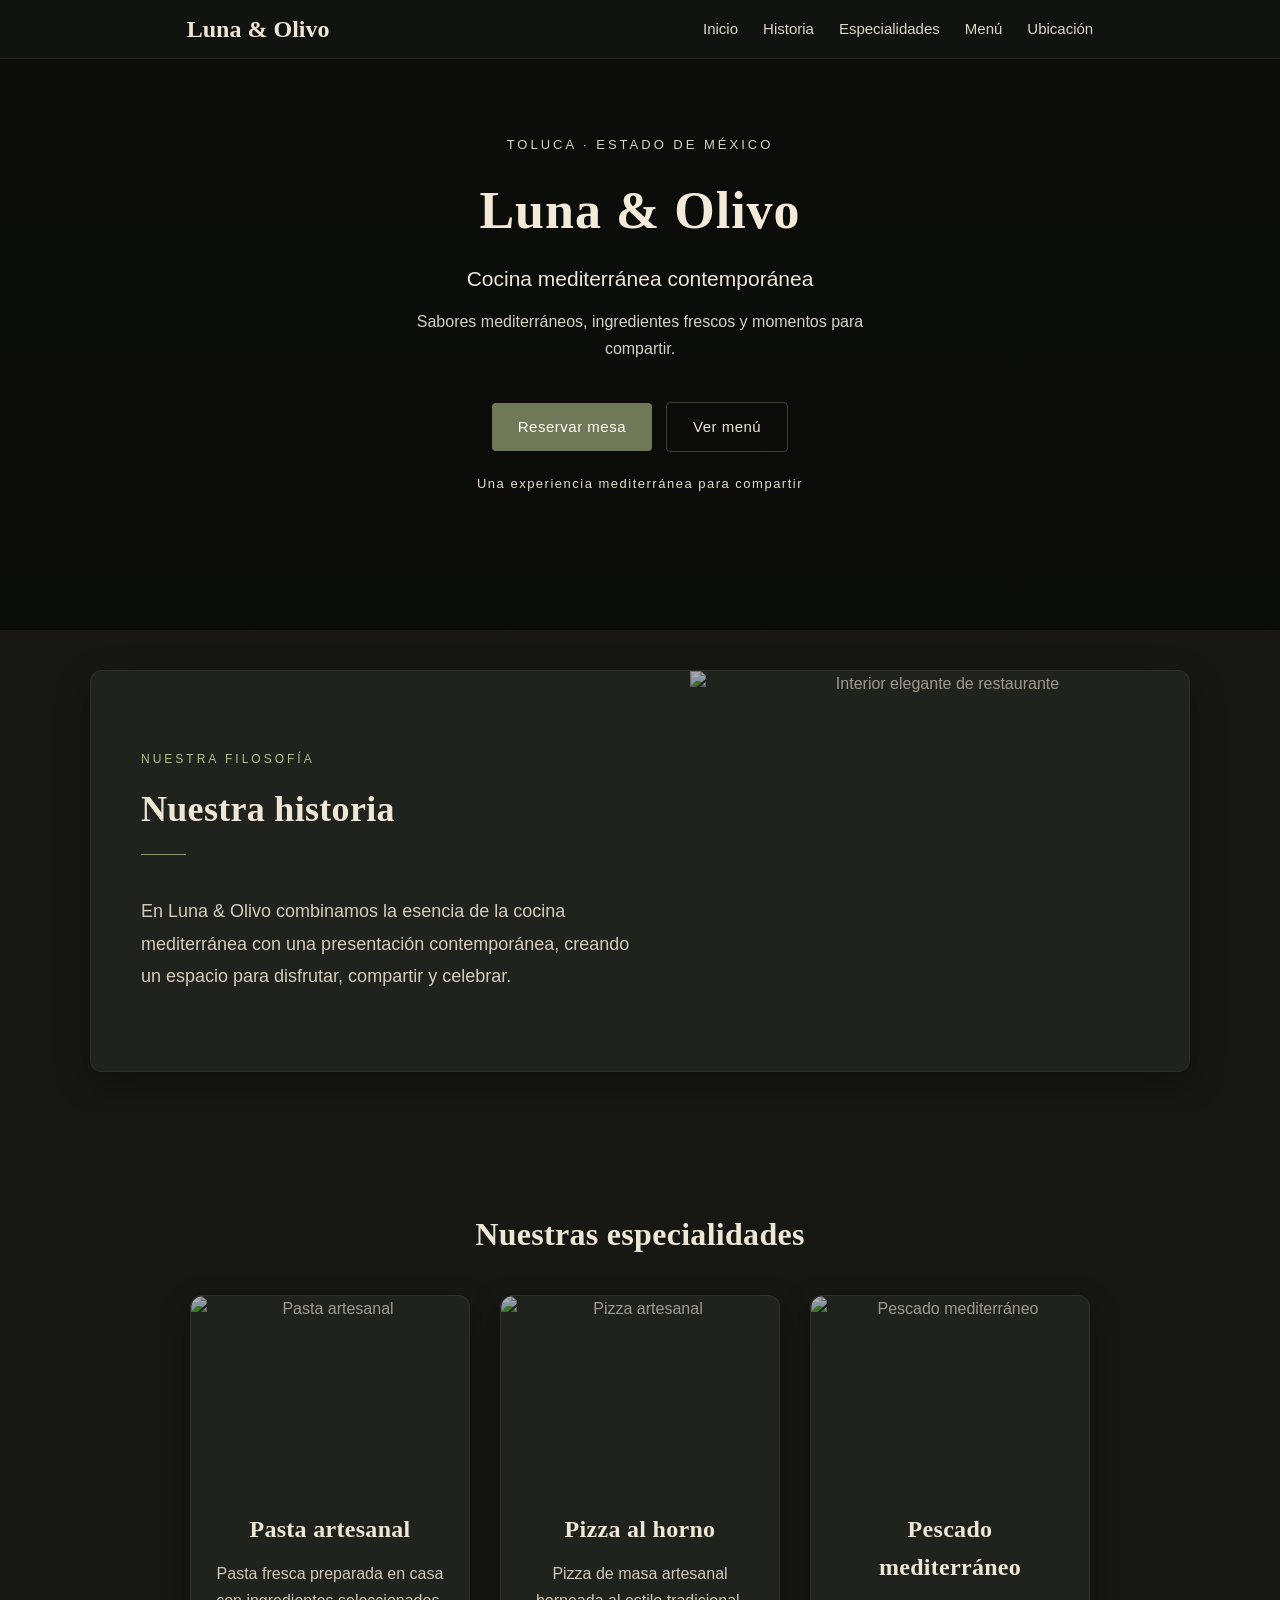
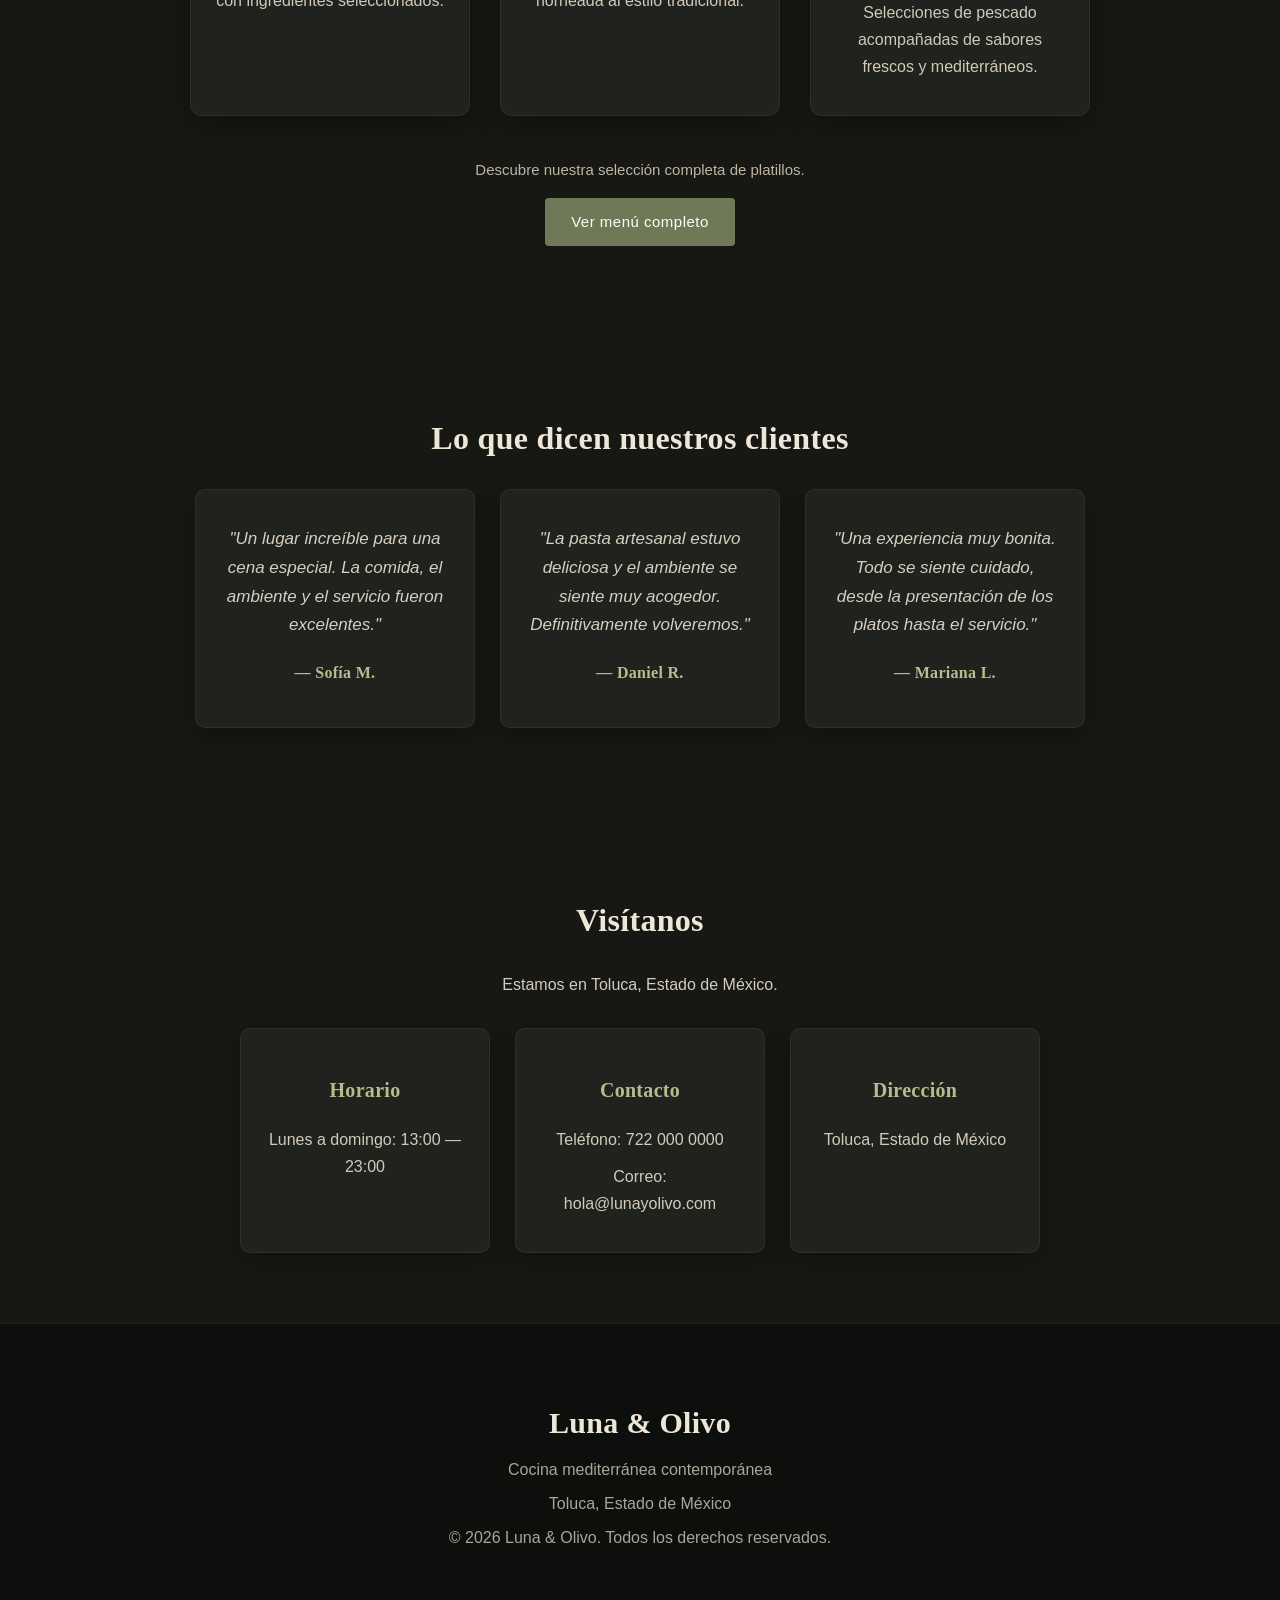
==== index.html @ e2f4929c "Primer commit - Luna & Olivo" ====
<!DOCTYPE html>
<html lang="es">
<head>
    <meta charset="UTF-8">
    <meta name="viewport" content="width=device-width, initial-scale=1.0">

    <title>Luna & Olivo | Cocina mediterránea en Toluca</title>

    <meta
        name="description"
        content="Luna & Olivo, restaurante de cocina mediterránea contemporánea en Toluca, Estado de México. Descubre nuestro menú y reserva tu mesa."
    >

    <link rel="stylesheet" href="style.css">
</head>

<body>

    <!-- NAVEGACIÓN -->
    <nav class="navbar">

        <div class="logo">
            Luna & Olivo
        </div>

        <div class="nav-links">

            <a href="#">
                Inicio
            </a>

            <a href="#historia">
                Historia
            </a>

            <a href="#especialidades">
                Especialidades
            </a>

            <a href="menu.html">
                Menú
            </a>

            <a href="#ubicacion">
                Ubicación
            </a>

        </div>

    </nav>


    <!-- HERO -->
    <header class="hero">

        <p class="hero-ubicacion">
            TOLUCA · ESTADO DE MÉXICO
        </p>

        <h1>
            Luna & Olivo
        </h1>

        <p class="hero-subtitulo">
            Cocina mediterránea contemporánea
        </p>

        <p class="hero-descripcion">
            Sabores mediterráneos, ingredientes frescos
            y momentos para compartir.
        </p>

        <div class="hero-botones">

            <a
                href="https://wa.me/527220000000?text=Hola%2C%20me%20gustaría%20reservar%20una%20mesa%20en%20Luna%20%26%20Olivo"
                class="boton"
                target="_blank"
                rel="noopener noreferrer"
            >
                Reservar mesa
            </a>

            <a
                href="menu.html"
                class="boton boton-menu"
            >
                Ver menú
            </a>

        </div>

        <p class="hero-detalle">
            Una experiencia mediterránea para compartir
        </p>

    </header>


    <!-- NUESTRA HISTORIA -->
    <section class="historia" id="historia">

        <div class="historia-texto">

            <span class="historia-etiqueta">
                Nuestra filosofía
            </span>

            <h2>
                Nuestra historia
            </h2>

            <p>
                En Luna & Olivo combinamos la esencia de la cocina mediterránea
                con una presentación contemporánea, creando un espacio para
                disfrutar, compartir y celebrar.
            </p>

        </div>

        <div class="historia-imagen">

            <img
                src="https://images.unsplash.com/photo-1414235077428-338989a2e8c0"
                alt="Interior elegante de restaurante"
            >

        </div>

    </section>


    <!-- ESPECIALIDADES -->
    <section class="especialidades" id="especialidades">

        <h2>
            Nuestras especialidades
        </h2>

        <div class="tarjetas">

            <div class="tarjeta">

                <img
                    src="https://images.unsplash.com/photo-1547592180-85f173990554"
                    alt="Pasta artesanal"
                >

                <h3>
                    Pasta artesanal
                </h3>

                <p>
                    Pasta fresca preparada en casa con ingredientes seleccionados.
                </p>

            </div>


            <div class="tarjeta">

                <img
                    src="https://images.unsplash.com/photo-1579684947550-22e945225d9a"
                    alt="Pizza artesanal"
                >

                <h3>
                    Pizza al horno
                </h3>

                <p>
                    Pizza de masa artesanal horneada al estilo tradicional.
                </p>

            </div>


            <div class="tarjeta">

                <img
                    src="https://images.unsplash.com/photo-1515003197210-e0cd71810b5f"
                    alt="Pescado mediterráneo"
                >

                <h3>
                    Pescado mediterráneo
                </h3>

                <p>
                    Selecciones de pescado acompañadas de sabores frescos
                    y mediterráneos.
                </p>

            </div>

        </div>


        <!-- ACCESO AL MENÚ COMPLETO -->
        <div class="menu-acceso">

            <p>
                Descubre nuestra selección completa de platillos.
            </p>

            <a
                href="menu.html"
                class="boton"
            >
                Ver menú completo
            </a>

        </div>

    </section>


    <!-- TESTIMONIOS -->
    <section class="testimonios">

        <h2>
            Lo que dicen nuestros clientes
        </h2>

        <div class="testimonio-tarjetas">

            <div class="testimonio">

                <p>
                    "Un lugar increíble para una cena especial. La comida,
                    el ambiente y el servicio fueron excelentes."
                </p>

                <h3>
                    — Sofía M.
                </h3>

            </div>


            <div class="testimonio">

                <p>
                    "La pasta artesanal estuvo deliciosa y el ambiente
                    se siente muy acogedor. Definitivamente volveremos."
                </p>

                <h3>
                    — Daniel R.
                </h3>

            </div>


            <div class="testimonio">

                <p>
                    "Una experiencia muy bonita. Todo se siente cuidado,
                    desde la presentación de los platos hasta el servicio."
                </p>

                <h3>
                    — Mariana L.
                </h3>

            </div>

        </div>

    </section>


    <!-- UBICACIÓN -->
    <section class="ubicacion" id="ubicacion">

        <h2>
            Visítanos
        </h2>

        <p>
            Estamos en Toluca, Estado de México.
        </p>

        <div class="ubicacion-contenido">

            <div>

                <h3>
                    Horario
                </h3>

                <p>
                    Lunes a domingo: 13:00 — 23:00
                </p>

            </div>


            <div>

                <h3>
                    Contacto
                </h3>

                <p>
                    Teléfono: 722 000 0000
                </p>

                <p>
                    Correo: hola@lunayolivo.com
                </p>

            </div>


            <div>

                <h3>
                    Dirección
                </h3>

                <p>
                    Toluca, Estado de México
                </p>

            </div>

        </div>

    </section>


    <!-- FOOTER -->
    <footer class="footer">

        <h2>
            Luna & Olivo
        </h2>

        <p>
            Cocina mediterránea contemporánea
        </p>

        <p>
            Toluca, Estado de México
        </p>

        <p>
            © 2026 Luna & Olivo. Todos los derechos reservados.
        </p>

    </footer>

</body>
</html>
---- style.css ----
/* =========================================
   ESTILOS GENERALES
========================================= */

* {
    box-sizing: border-box;
}

html {
    scroll-behavior: smooth;
    background-color: #171714;
}

body {
    background-color: #171714;
    color: #e9e1d2;
    font-family: "Trebuchet MS", Arial, sans-serif;
    margin: 0;
    padding: 0;
    text-align: center;
    line-height: 1.6;
}

h1,
h2,
h3 {
    font-family: Georgia, "Times New Roman", serif;
    font-weight: 600;
    letter-spacing: 0.3px;
    color: #eee6d6;
}

p,
a,
input,
textarea,
button {
    font-family: "Trebuchet MS", Arial, sans-serif;
}


/* =========================================
   HERO
========================================= */

.hero {
    width: 100%;
    min-height: 70vh;
    padding: 80px 20px;

    display: flex;
    flex-direction: column;
    justify-content: center;
    align-items: center;

    text-align: center;

    background-image:
        linear-gradient(
            rgba(5, 7, 5, 0.58),
            rgba(5, 7, 5, 0.68)
        ),
        url("https://images.unsplash.com/photo-1745066113900-2dc0a449702b?auto=format&fit=crop&fm=jpg&q=80&w=2000");

    background-size: cover;
    background-position: center;
}

.hero h1 {
    font-size: 52px;
    color: #f3ead9;
    margin: 8px 0 10px 0;
    letter-spacing: 1px;
}

.hero p {
    color: #eee7da;
}

.hero-ubicacion {
    font-size: 13px;
    letter-spacing: 3px;
    margin: 0 0 5px 0;
    opacity: 0.9;
}

.hero-subtitulo {
    font-size: 21px;
    margin: 0 0 12px 0;
}

.hero-descripcion {
    font-size: 16px;
    max-width: 520px;
    margin: 0 auto 20px auto !important;
    line-height: 1.7;
    opacity: 0.9;
}

.hero-detalle {
    font-size: 13px !important;
    letter-spacing: 1.5px;
    margin: 22px 0 0 0 !important;
    color: #f0e8d8 !important;
    opacity: 0.95;
}


/* =========================================
   BOTONES
========================================= */

.boton {
    display: inline-block;

    background-color: #6f7958;
    color: #fffdf7;

    padding: 12px 26px;

    text-decoration: none;

    border-radius: 4px;

    margin-top: 20px;

    font-size: 15px;
    letter-spacing: 0.5px;

    transition:
        background-color 0.3s ease,
        transform 0.3s ease,
        border-color 0.3s ease;
}

.boton:hover {
    background-color: #838d68;
    transform: translateY(-2px);
}


/* =========================================
   BOTONES DEL HERO
========================================= */

.hero-botones {
    display: flex;
    justify-content: center;
    align-items: center;

    gap: 14px;

    flex-wrap: wrap;

    margin-top: 20px;
}

.hero-botones .boton {
    margin-top: 0;
}

.boton-menu {
    background-color: transparent;

    color: #eee6d6;

    border: 1px solid rgba(166, 157, 133, 0.35);
}

.boton-menu:hover {
    background-color: rgba(166, 157, 133, 0.10);

    border-color: rgba(166, 157, 133, 0.55);
}


/* =========================================
   SECCIONES
========================================= */

section {
    width: 100%;

    padding: 70px 20px;

    margin: 0;

    background-color: #171714;
}

section h2 {
    font-size: 32px;

    margin-bottom: 25px;

    color: #eee6d6;
}

section p {
    max-width: 700px;

    margin: 10px auto;

    line-height: 1.7;

    color: #d4ccbd;
}


/* =========================================
   NAVEGACIÓN
========================================= */

.navbar {
    position: fixed;

    top: 0;
    left: 0;

    width: 100%;

    padding: 10px 0;

    display: flex;

    justify-content: space-around;
    align-items: center;

    z-index: 1000;

    background-color: rgba(18, 21, 17, 0.90);

    backdrop-filter: blur(10px);

    border-bottom: 1px solid rgba(166, 157, 133, 0.12);
}

.logo {
    color: #eee6d6;

    font-family: Georgia, "Times New Roman", serif;

    font-size: 24px;

    font-weight: 600;
}

.nav-links {
    display: flex;

    gap: 25px;
}

.nav-links a {
    color: #ded6c7;

    text-decoration: none;

    font-size: 15px;

    transition:
        color 0.3s ease,
        opacity 0.3s ease;
}

.nav-links a:hover {
    color: #b6bd91;
}


/* =========================================
   NAVEGACIÓN DE LA PÁGINA DE MENÚ
========================================= */

.navbar-menu {
    justify-content: center;

    gap: 35px;
}

.navbar-menu .logo {
    flex-shrink: 0;
}

.navbar-menu .nav-links-menu {
    gap: 8px 16px;

    max-width: 1000px;

    align-items: center;
}

.navbar-menu .nav-links-menu a {
    white-space: nowrap;
}


/* =========================================
   NUESTRA HISTORIA
========================================= */

.historia {
    display: flex;

    align-items: stretch;
    justify-content: center;

    gap: 0;

    max-width: 1100px;

    margin: 40px auto;

    padding: 0;

    background-color: #20231d;

    border-radius: 12px;

    overflow: hidden;

    box-shadow: 0 12px 35px rgba(0, 0, 0, 0.30);

    border: 1px solid rgba(166, 157, 133, 0.10);
}

.historia-texto {
    flex: 1;

    text-align: left;

    padding: 60px 50px;

    display: flex;

    flex-direction: column;

    justify-content: center;
}

.historia-etiqueta {
    display: block;

    margin-bottom: 12px;

    color: #b5bd8e;

    font-size: 12px;

    letter-spacing: 3px;

    text-transform: uppercase;
}

.historia-texto h2 {
    font-size: 36px;

    color: #eee6d6;

    margin: 0 0 22px 0;

    position: relative;

    padding-bottom: 18px;
}

.historia-texto h2::after {
    content: "";

    display: block;

    width: 45px;
    height: 1px;

    background-color: #8c9470;

    margin-top: 16px;
}

.historia-texto p {
    font-size: 18px;

    line-height: 1.8;

    color: #d4ccbd;

    margin: 0;
}

.historia-imagen {
    flex: 1;

    min-height: 400px;
}

.historia-imagen img {
    width: 100%;
    height: 100%;

    object-fit: cover;

    display: block;

    margin: 0;

    border-radius: 0;

    filter: brightness(0.68);
}


/* =========================================
   ESPECIALIDADES
========================================= */

.especialidades {
    background-color: #171714;
}

.tarjetas {
    display: flex;

    justify-content: center;

    gap: 30px;

    flex-wrap: wrap;

    max-width: 1100px;

    margin: 35px auto 0;
}

.tarjeta {
    background-color: #20231d;

    width: 280px;

    padding: 35px 25px;

    border-radius: 12px;

    box-shadow: 0 10px 30px rgba(0, 0, 0, 0.30);

    border: 1px solid rgba(166, 157, 133, 0.10);

    overflow: hidden;

    transition:
        transform 0.3s ease,
        box-shadow 0.3s ease,
        border-color 0.3s ease;
}

.tarjeta:hover {
    transform: translateY(-6px);

    box-shadow: 0 16px 35px rgba(0, 0, 0, 0.40);

    border-color: rgba(166, 157, 133, 0.22);
}

.tarjeta img {
    width: calc(100% + 50px);

    height: 190px;

    object-fit: cover;

    margin: -35px -25px 22px -25px;

    display: block;

    border-radius: 12px 12px 0 0;

    filter: brightness(0.68);
}

.tarjeta h3 {
    font-size: 24px;

    margin-bottom: 12px;

    color: #eee6d6;
}

.tarjeta p {
    margin: 0;

    font-size: 16px;

    line-height: 1.7;

    color: #d0c8b9;
}


/* =========================================
   ACCESO AL MENÚ COMPLETO
========================================= */

.menu-acceso {
    text-align: center;

    margin: 42px auto 0;

    max-width: 650px;
}

.menu-acceso p {
    margin: 0 0 16px 0;

    color: #bdb5a6;

    font-size: 15px;

    line-height: 1.6;
}

.menu-acceso .boton {
    margin-top: 0;
}


/* =========================================
   TESTIMONIOS
========================================= */

.testimonios {
    background-color: #171714;
}

.testimonio-tarjetas {
    display: flex;

    justify-content: center;

    gap: 25px;

    flex-wrap: wrap;

    max-width: 1100px;

    margin: 0 auto;
}

.testimonio {
    background-color: #20231d;

    width: 280px;

    padding: 25px;

    border-radius: 10px;

    box-shadow: 0 8px 25px rgba(0, 0, 0, 0.28);

    border: 1px solid rgba(166, 157, 133, 0.10);
}

.testimonio p {
    font-size: 17px;

    font-style: italic;

    line-height: 1.7;

    color: #d5cec1;
}

.testimonio h3 {
    font-size: 16px;

    margin-top: 20px;

    color: #b5bd8e;
}


/* =========================================
   UBICACIÓN
========================================= */

.ubicacion {
    background-color: #171714;
}

.ubicacion-contenido {
    display: flex;

    justify-content: center;

    gap: 25px;

    flex-wrap: wrap;

    max-width: 1000px;

    margin: 30px auto 0;
}

.ubicacion-contenido > div {
    background-color: #20231d;

    width: 250px;

    padding: 25px;

    border-radius: 10px;

    box-shadow: 0 8px 25px rgba(0, 0, 0, 0.28);

    border: 1px solid rgba(166, 157, 133, 0.10);

    transition:
        transform 0.3s ease,
        box-shadow 0.3s ease,
        border-color 0.3s ease;
}

.ubicacion-contenido > div:hover {
    transform: translateY(-7px) scale(1.02);

    box-shadow: 0 16px 35px rgba(0, 0, 0, 0.40);

    border-color: rgba(166, 157, 133, 0.22);
}

.ubicacion-contenido h3 {
    font-size: 20px;

    color: #b5bd8e;
}

.ubicacion-contenido p {
    font-size: 16px;

    color: #d2cabc;
}


/* =========================================
   FOOTER
========================================= */

.footer {
    width: 100%;

    background-color: #0d0f0c;

    color: #eee6d6;

    padding: 50px 20px;

    text-align: center;

    border-top: 1px solid rgba(166, 157, 133, 0.10);
}

.footer h2 {
    font-size: 30px;

    margin-bottom: 10px;

    color: #eee6d6;
}

.footer p {
    margin: 8px 0;

    color: #aaa59b;
}


/* =========================================
   PÁGINA DE MENÚ COMPLETO
========================================= */

.menu-completo {
    padding: 130px 20px 70px;

    background-color: #171714;
}


/* =========================================
   PORTADA DEL MENÚ
========================================= */

.menu-encabezado {
    position: relative;

    width: 100%;
    max-width: 1100px;

    min-height: 460px;

    margin: 0 auto 70px;

    padding: 90px 30px;

    display: flex;

    flex-direction: column;

    justify-content: center;

    align-items: center;

    text-align: center;

    overflow: hidden;

    border-radius: 12px;

    background-image:
        linear-gradient(
            rgba(7, 9, 7, 0.68),
            rgba(7, 9, 7, 0.80)
        ),
        url("https://images.unsplash.com/photo-1414235077428-338989a2e8c0?auto=format&fit=crop&fm=jpg&q=80&w=1800");

    background-size: cover;

    background-position: center;

    box-shadow:
        0 15px 40px rgba(0, 0, 0, 0.38);

    border: 1px solid rgba(166, 157, 133, 0.12);
}


/* Brillo muy sutil en el centro */

.menu-encabezado::before {
    content: "";

    position: absolute;

    inset: 0;

    background:
        radial-gradient(
            circle at center,
            rgba(190, 180, 150, 0.08),
            transparent 62%
        );

    pointer-events: none;
}


/* El texto queda encima de la imagen */

.menu-encabezado > * {
    position: relative;

    z-index: 1;
}


/* =========================================
   TEXTO DE LA PORTADA
========================================= */

.menu-ubicacion {
    margin: 0 0 14px 0;

    color: #c0c79a;

    font-size: 12px;

    letter-spacing: 3px;

    opacity: 0.95;
}

.menu-encabezado h1 {
    margin: 0 0 10px 0;

    font-size: 52px;

    color: #f3ead9;

    letter-spacing: 1px;

    text-shadow:
        0 3px 18px rgba(0, 0, 0, 0.70);
}

.menu-subtitulo {
    margin: 0;

    color: #eee7da;

    font-size: 20px;

    text-shadow:
        0 2px 12px rgba(0, 0, 0, 0.70);
}

.menu-titulo {
    margin: 25px 0 0 0;

    color: #c0c79a;

    font-size: 13px;

    letter-spacing: 5px;

    font-weight: 600;

    text-shadow:
        0 2px 10px rgba(0, 0, 0, 0.80);
}


/* =========================================
   CONTENIDO DEL MENÚ
========================================= */

.menu-completo-contenido {
    max-width: 1050px;

    margin: 0 auto;
}

.menu-categoria {
    padding: 0;

    margin: 0 0 55px 0;

    background-color: transparent;

    scroll-margin-top: 110px;
}

.menu-categoria h2 {
    margin: 0 0 25px 0;

    padding-bottom: 14px;

    border-bottom:
        1px solid rgba(166, 157, 133, 0.16);

    color: #c0c79a;

    font-size: 28px;

    letter-spacing: 2px;

    text-transform: uppercase;

    text-align: left;
}

.menu-items {
    display: grid;

    grid-template-columns:
        repeat(2, minmax(0, 1fr));

    gap: 0 45px;
}

.menu-item {
    padding: 0 0 22px 0;

    margin-bottom: 22px;

    border-bottom:
        1px solid rgba(166, 157, 133, 0.10);
}

.menu-item-cabecera {
    display: flex;

    justify-content: space-between;

    align-items: baseline;

    gap: 20px;
}

.menu-item h3 {
    margin: 0;

    color: #eee6d6;

    font-family:
        Georgia,
        "Times New Roman",
        serif;

    font-size: 18px;

    font-weight: 600;
}

.menu-item-cabecera span {
    flex-shrink: 0;

    color: #c0c79a;

    font-size: 15px;

    font-weight: 600;
}

.menu-item p {
    max-width: none;

    margin: 7px 0 0 0;

    color: #bdb5a6;

    font-size: 14px;

    line-height: 1.65;
}


/* =========================================
   ADAPTACIÓN PARA CELULAR
========================================= */

@media (max-width: 768px) {

    /* NAVEGACIÓN GENERAL */

    .navbar {
        flex-direction: column;

        gap: 10px;

        padding: 12px 0;
    }

    .nav-links {
        gap: 8px 14px;

        flex-wrap: wrap;

        justify-content: center;

        max-width: 360px;
    }

    .nav-links a {
        font-size: 13px;
    }


    /* NAVEGACIÓN DEL MENÚ */

    .navbar-menu {
        align-items: stretch;

        gap: 8px;

        padding-bottom: 10px;
    }

    .navbar-menu .logo {
        text-align: center;
    }

    .navbar-menu .nav-links-menu {
        width: 100%;

        max-width: none;

        flex-wrap: nowrap;

        justify-content: flex-start;

        overflow-x: auto;

        overflow-y: hidden;

        padding: 0 15px 4px;

        gap: 16px;

        scrollbar-width: none;
    }

    .navbar-menu .nav-links-menu::-webkit-scrollbar {
        display: none;
    }

    .navbar-menu .nav-links-menu a {
        flex-shrink: 0;

        white-space: nowrap;

        font-size: 13px;
    }


    /* HERO */

    .hero {
        min-height: 65vh;

        padding: 100px 20px 60px;
    }

    .hero h1 {
        font-size: 44px;
    }

    .hero-subtitulo {
        font-size: 18px;
    }

    .hero-descripcion {
        font-size: 16px;
    }


    /* BOTONES DEL HERO */

    .hero-botones {
        width: 100%;

        max-width: 340px;

        gap: 10px;
    }

    .hero-botones .boton {
        width: 100%;
    }


    /* NUESTRA HISTORIA */

    .historia {
        flex-direction: column;

        gap: 0;

        margin: 20px auto;
    }

    .historia-texto {
        text-align: center;

        padding: 40px 25px;
    }

    .historia-etiqueta {
        font-size: 11px;

        letter-spacing: 2.5px;
    }

    .historia-texto h2 {
        font-size: 30px;
    }

    .historia-texto h2::after {
        margin-left: auto;

        margin-right: auto;
    }

    .historia-texto p {
        font-size: 16px;
    }

    .historia-imagen {
        min-height: 280px;
    }

    .historia-imagen img {
        height: 280px;
    }


    /* TARJETAS */

    .tarjeta,
    .testimonio,
    .ubicacion-contenido > div {
        width: 100%;

        max-width: 320px;
    }


    /* ACCESO AL MENÚ */

    .menu-acceso {
        margin-top: 32px;
    }

    .menu-acceso p {
        font-size: 14px;

        line-height: 1.6;
    }


    /* SECCIONES */

    section {
        padding: 50px 15px;
    }

    section h2 {
        font-size: 29px;
    }


    /* PORTADA DEL MENÚ */

    .menu-completo {
        padding: 125px 20px 50px;
    }

    .menu-encabezado {
        min-height: 400px;

        margin-bottom: 50px;

        padding: 80px 20px;

        border-radius: 10px;

        background-position: center;
    }

    .menu-ubicacion {
        font-size: 11px;

        letter-spacing: 2.5px;
    }

    .menu-encabezado h1 {
        font-size: 40px;
    }

    .menu-subtitulo {
        font-size: 17px;

        max-width: 320px;
    }

    .menu-titulo {
        font-size: 12px;

        letter-spacing: 4px;
    }


    /* CONTENIDO DEL MENÚ */

    .menu-items {
        grid-template-columns: 1fr;

        gap: 0;
    }

    .menu-categoria {
        margin-bottom: 45px;

        scroll-margin-top: 125px;
    }

    .menu-categoria h2 {
        font-size: 24px;

        text-align: center;
    }

    .menu-item-cabecera {
        gap: 12px;
    }

    .menu-item h3 {
        font-size: 17px;
    }

    .menu-item-cabecera span {
        font-size: 14px;
    }

    .menu-item p {
        font-size: 14px;
    }
}
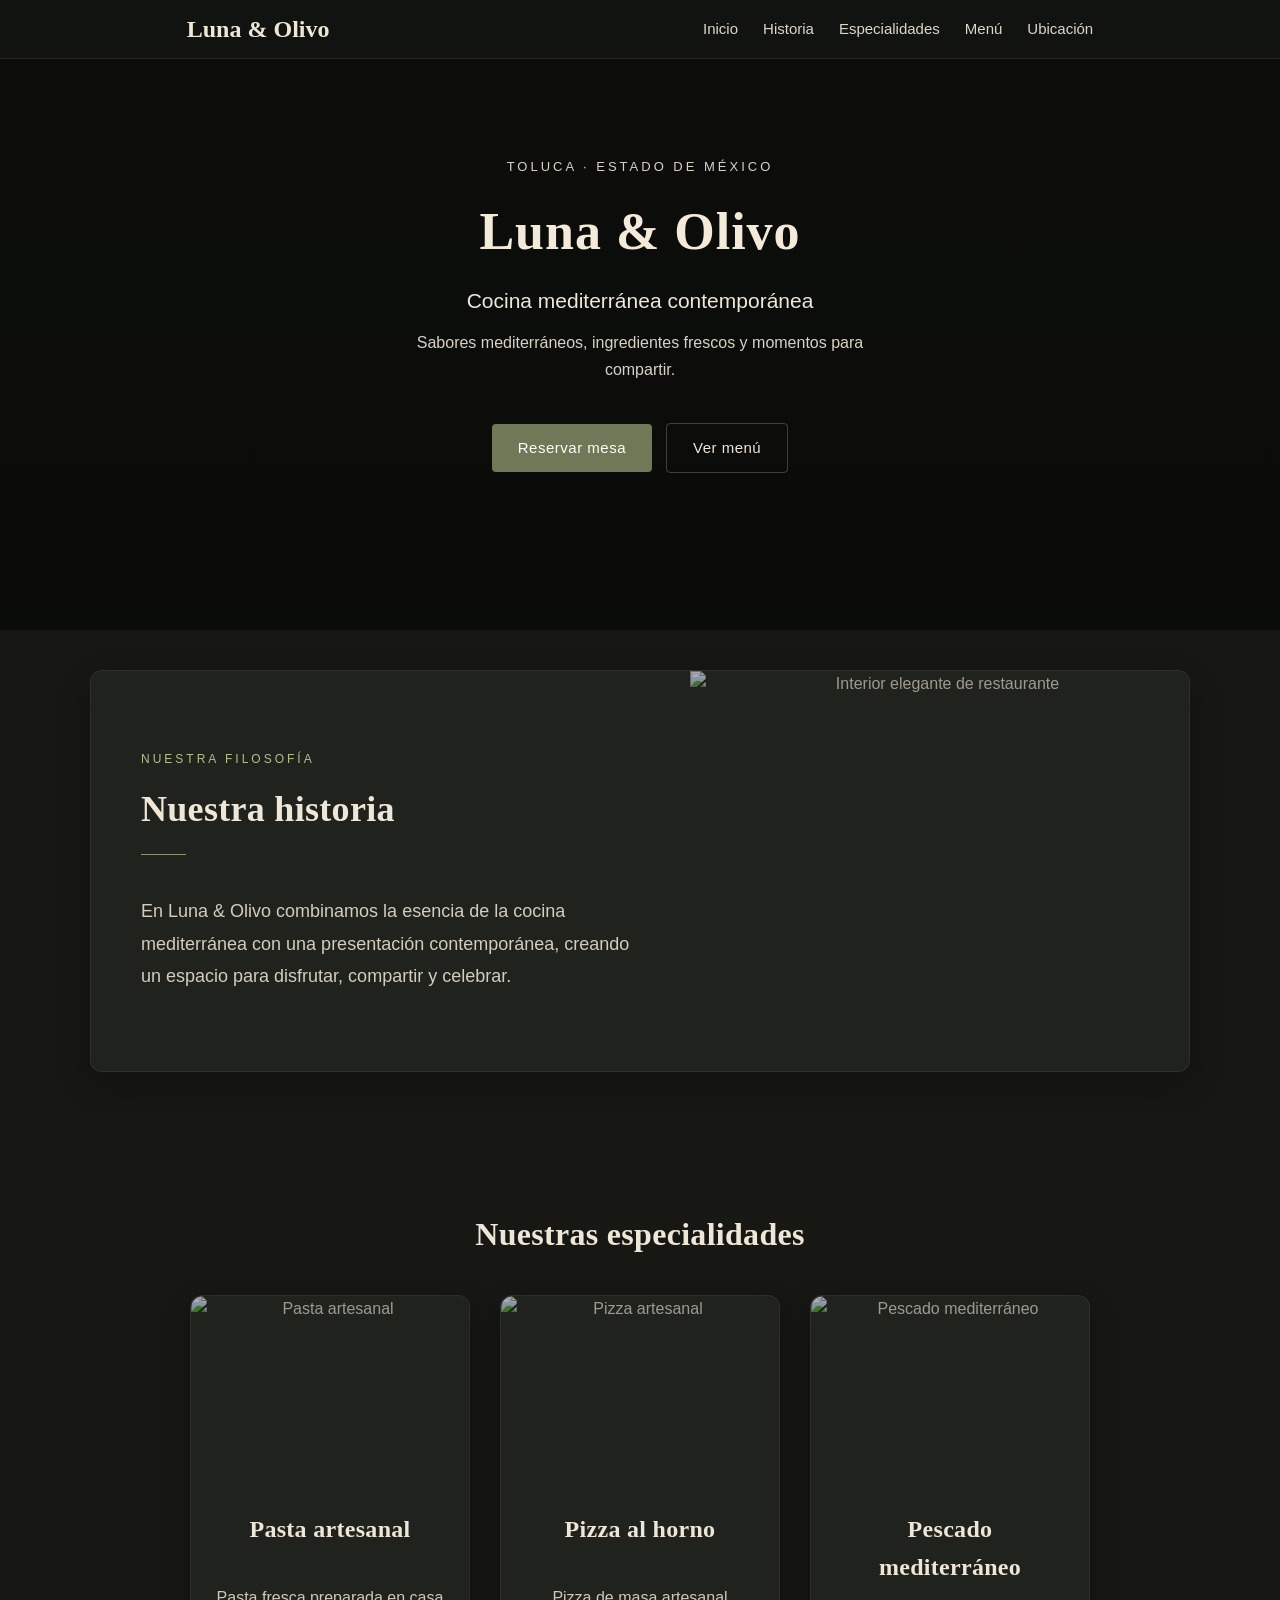
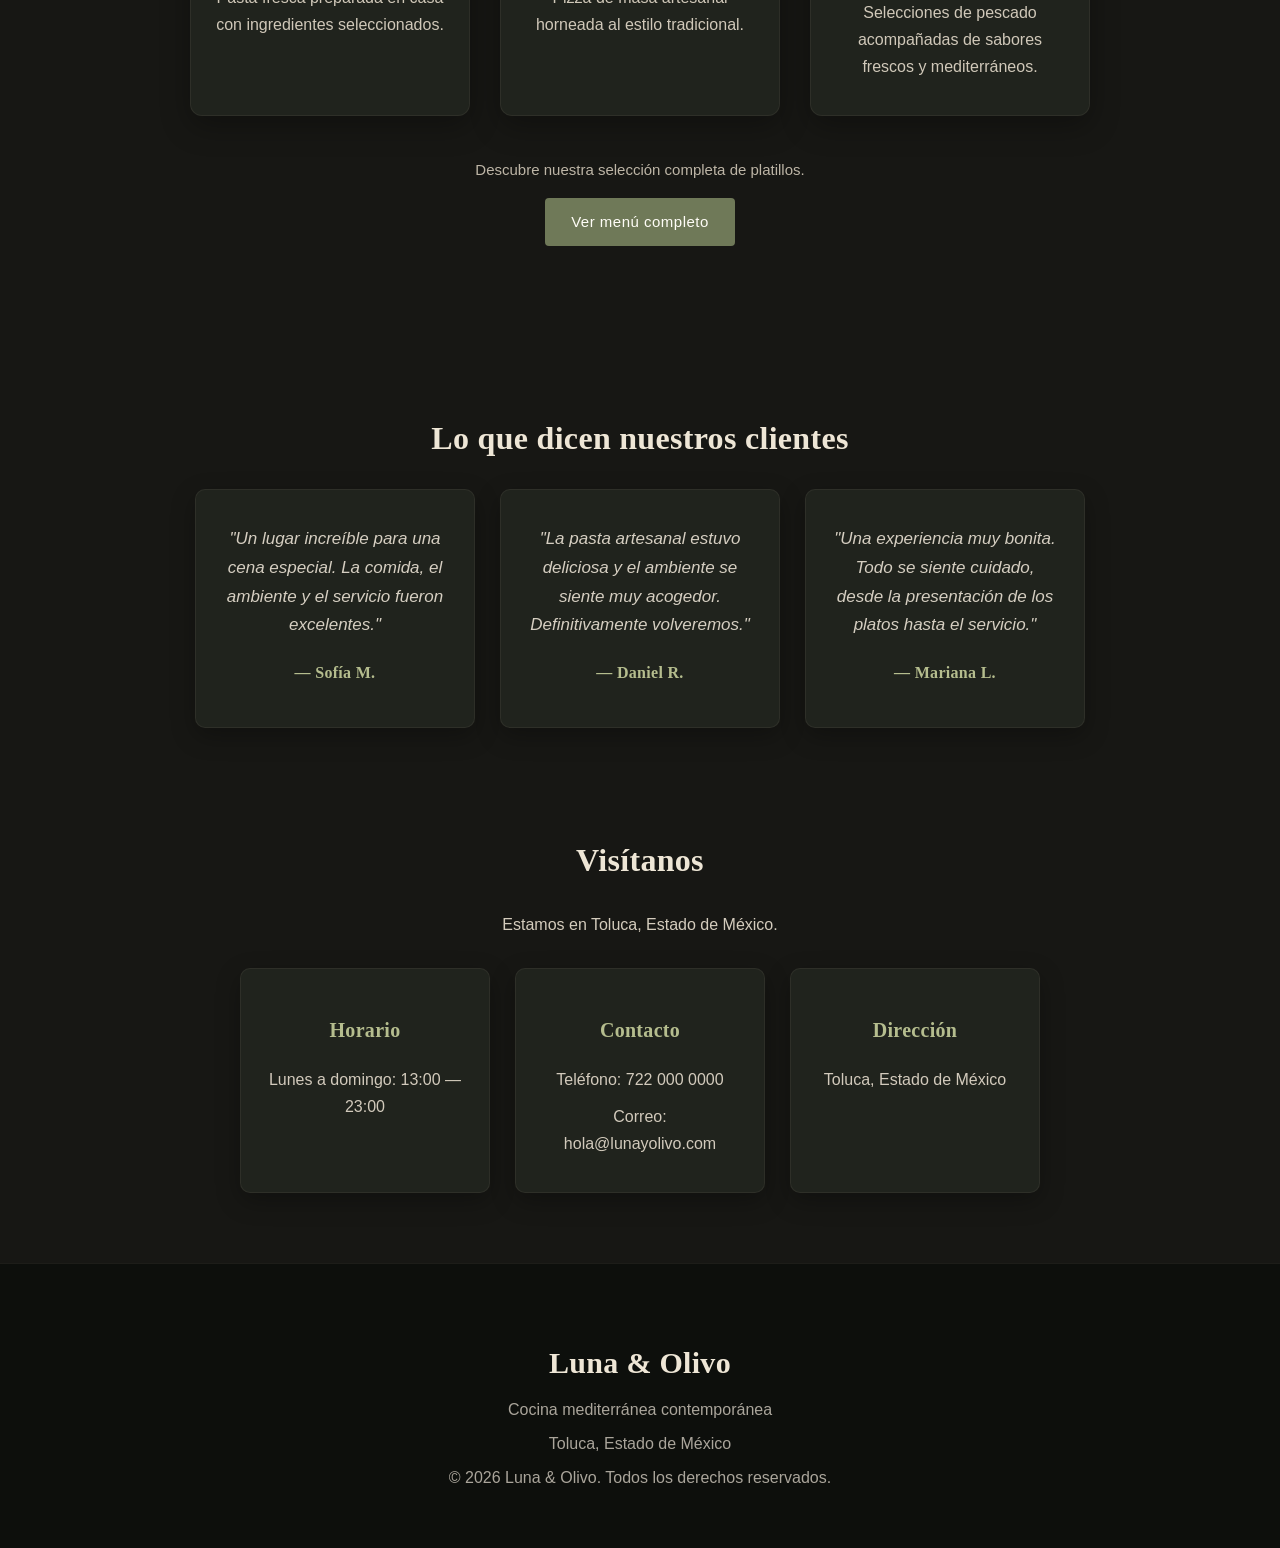
==== commit c447c52e: "Mejorar espaciado y alineación visual Co-Authored-By: Claude Sonnet 5 <noreply@anthropic.com> Claude" ====
--- a/index.html
+++ b/index.html
@@ -11,7 +11,38 @@
         content="Luna & Olivo, restaurante de cocina mediterránea contemporánea en Toluca, Estado de México. Descubre nuestro menú y reserva tu mesa."
     >
 
+    <link rel="icon" type="image/svg+xml" href="favicon.svg">
+    <link rel="canonical" href="https://luna-olivo-website.vercel.app/">
+
+    <!-- OPEN GRAPH -->
+    <meta property="og:type" content="restaurant">
+    <meta property="og:title" content="Luna & Olivo | Cocina mediterránea en Toluca">
+    <meta property="og:description" content="Sabores mediterráneos, ingredientes frescos y momentos para compartir. Descubre nuestro menú y reserva tu mesa en Toluca.">
+    <meta property="og:image" content="https://images.unsplash.com/photo-1745066113900-2dc0a449702b?auto=format&fit=crop&fm=jpg&q=80&w=1200">
+    <meta property="og:url" content="https://luna-olivo-website.vercel.app/">
+    <meta property="og:locale" content="es_MX">
+    <meta name="twitter:card" content="summary_large_image">
+
     <link rel="stylesheet" href="style.css">
+
+    <!-- DATOS ESTRUCTURADOS -->
+    <script type="application/ld+json">
+    {
+        "@context": "https://schema.org",
+        "@type": "Restaurant",
+        "name": "Luna & Olivo",
+        "servesCuisine": "Mediterránea",
+        "address": {
+            "@type": "PostalAddress",
+            "addressLocality": "Toluca",
+            "addressRegion": "Estado de México",
+            "addressCountry": "MX"
+        },
+        "telephone": "+52 722 000 0000",
+        "openingHours": "Mo-Su 13:00-23:00",
+        "url": "https://luna-olivo-website.vercel.app/"
+    }
+    </script>
 </head>
 
 <body>
@@ -90,10 +121,6 @@
 
         </div>
 
-        <p class="hero-detalle">
-            Una experiencia mediterránea para compartir
-        </p>
-
     </header>
 
 
--- a/style.css
+++ b/style.css
@@ -97,14 +97,6 @@
     opacity: 0.9;
 }
 
-.hero-detalle {
-    font-size: 13px !important;
-    letter-spacing: 1.5px;
-    margin: 22px 0 0 0 !important;
-    color: #f0e8d8 !important;
-    opacity: 0.95;
-}
-
 
 /* =========================================
    BOTONES
@@ -482,6 +474,8 @@
     margin-bottom: 12px;
 
     color: #eee6d6;
+
+    min-height: 62px;
 }
 
 .tarjeta p {
@@ -528,6 +522,8 @@
 
 .testimonios {
     background-color: #171714;
+
+    padding-bottom: 40px;
 }
 
 .testimonio-tarjetas {
@@ -583,6 +579,8 @@
 
 .ubicacion {
     background-color: #171714;
+
+    padding-top: 40px;
 }
 
 .ubicacion-contenido {
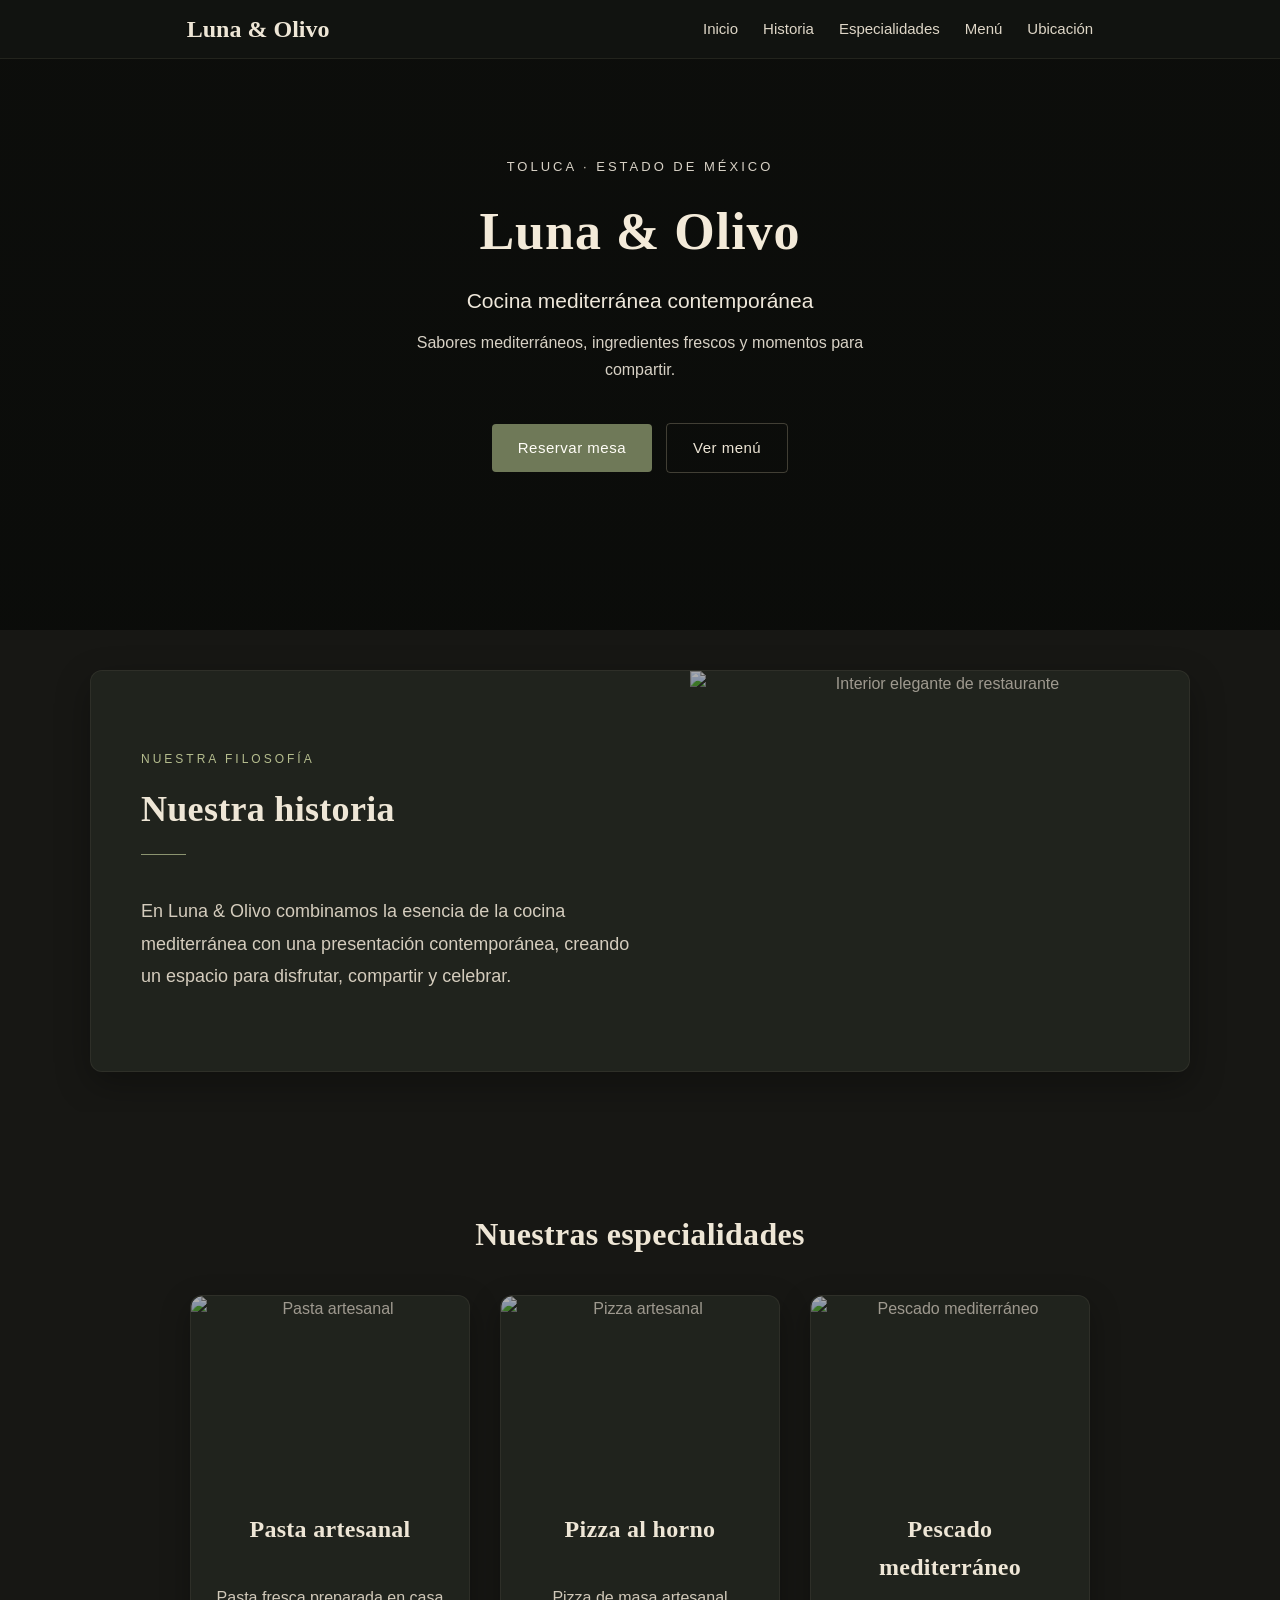
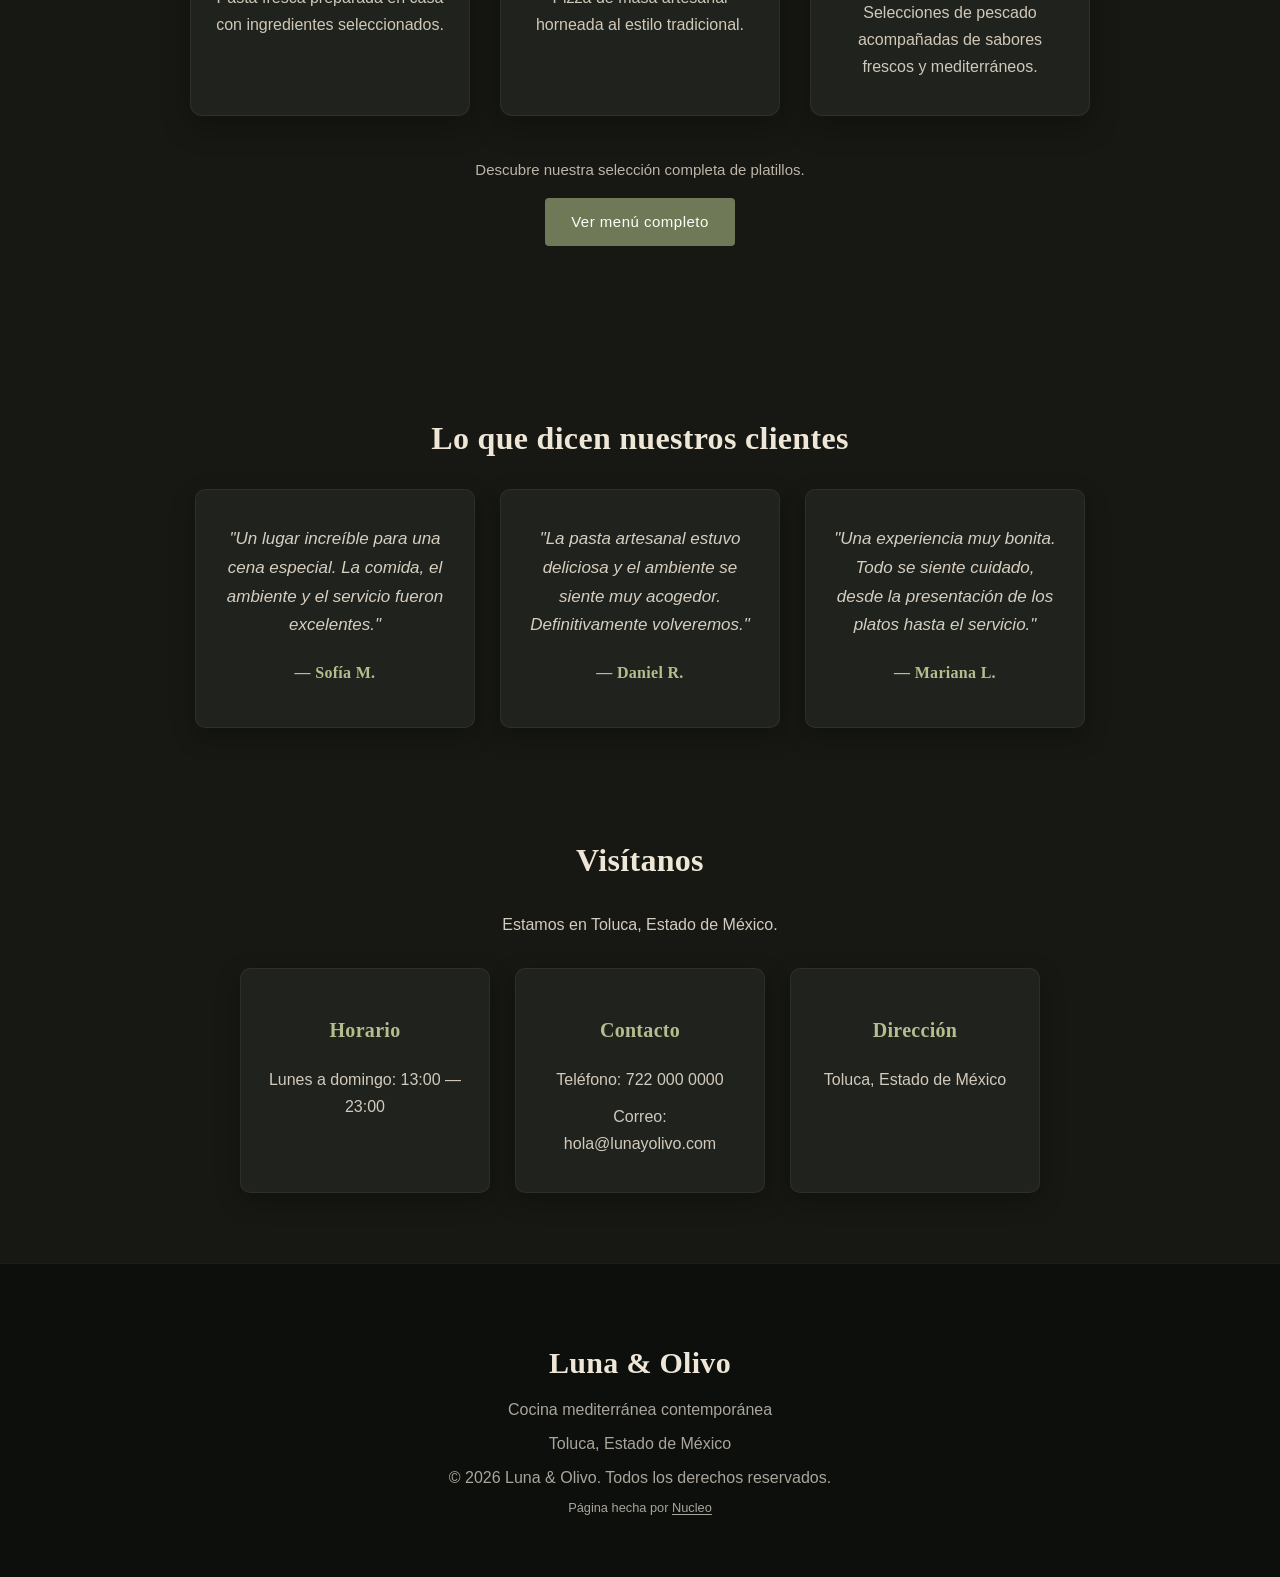
==== commit 7ea7677e: "Agrega crédito 'Página hecha por Nucleo' en el pie Co-Authored-By: Claude Sonnet 5.5 <noreply@anthro" ====
--- a/index.html
+++ b/index.html
@@ -376,6 +376,8 @@
             © 2026 Luna & Olivo. Todos los derechos reservados.
         </p>
 
+        <p class="footer-credito">Página hecha por <a href="https://nucleoia.com.mx" target="_blank" rel="noopener">Nucleo</a></p>
+
     </footer>
 
 </body>
--- a/style.css
+++ b/style.css
@@ -1088,6 +1088,10 @@
         max-width: 320px;
     }
 
+    .tarjeta h3 {
+        min-height: 0;
+    }
+
 
     /* ACCESO AL MENÚ */
 
@@ -1189,4 +1193,9 @@
     .menu-item p {
         font-size: 14px;
     }
-}+}
+
+/* Crédito de Nucleo: obligatorio en todo sitio (demo o vendido); solo se quita si Luis lo indica para ese cliente. */
+.footer-credito { font-size: 0.8rem; margin-top: 0.5rem; }
+.footer-credito a { color: inherit; text-decoration: underline; text-underline-offset: 2px; }
+.footer-credito a:hover { opacity: 0.8; }
